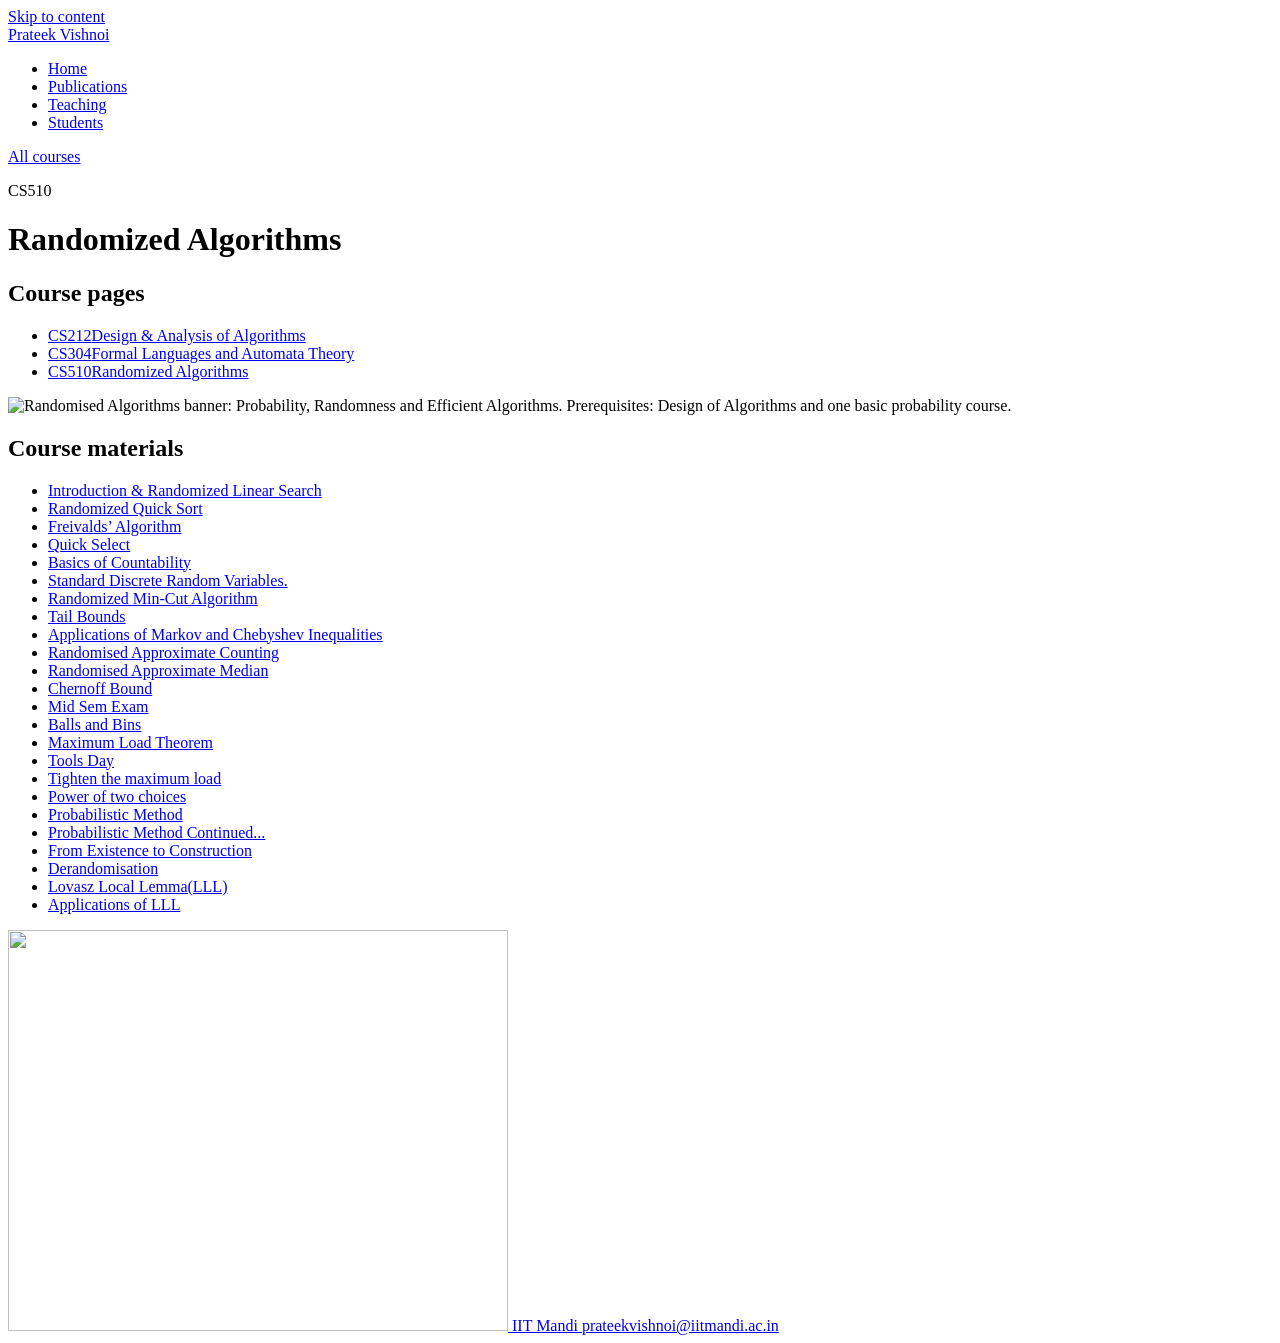
==== index.html @ 1c6b9de5 "Add files via upload" ====
<!doctype html>
<html lang="en">
<head>
  <meta charset="utf-8">
  <meta name="viewport" content="width=device-width, initial-scale=1">
  <meta name="description" content="CS510 course materials: Randomized Algorithms.">
  <meta name="theme-color" content="#f7f8f6">
  <title>CS510 · Randomized Algorithms · Prateek Vishnoi</title>
  <link rel="icon" href="../../assets/iit-mandi.png" type="image/png">
  <link rel="stylesheet" href="../../assets/site.css">
  <script src="../../assets/materials.js" defer></script>
</head>
<body>
  <a class="skip-link" href="#main">Skip to content</a>
  <header class="site-header">
    <div class="wrap header-inner">
      <a class="brand" href="../../index.html">Prateek Vishnoi</a>
      <nav aria-label="Main navigation">
        <ul class="nav-list">
          <li><a href="../../index.html">Home</a></li>
          <li><a href="../../index.html#publications">Publications</a></li>
          <li><a href="../../index.html#teaching" aria-current="page">Teaching</a></li>
          <li><a href="../../students/index.html">Students</a></li>
        </ul>
      </nav>
    </div>
  </header>
  <main id="main" class="wrap inner-main">
    <p class="breadcrumb"><a href="../../index.html#teaching">All courses</a></p>
    <header class="course-header">
      <p class="overline">CS510</p>
      <h1 class="inner-title">Randomized Algorithms</h1>
    </header>
    <div class="course-body">
      <nav class="course-aside" aria-labelledby="course-nav-title">
        <h2 id="course-nav-title">Course pages</h2>
        <ul>
          <li><a href="../cs212/index.html"><span class="course-code">CS212</span>Design &amp; Analysis of Algorithms</a></li>
          <li><a href="../cs304/index.html"><span class="course-code">CS304</span>Formal Languages and Automata Theory</a></li>
          <li><a href="../cs510/index.html" aria-current="page"><span class="course-code">CS510</span>Randomized Algorithms</a></li>
        </ul>
      </nav>
      <div>
        <img class="course-banner" src="../../assets/cs510.png" width="1280" height="440" alt="Randomised Algorithms banner: Probability, Randomness and Efficient Algorithms. Prerequisites: Design of Algorithms and one basic probability course.">
        <section aria-labelledby="materials-heading">
          <div class="materials-heading">
            <h2 id="materials-heading">Course materials</h2>
            <div class="materials-search" role="search" hidden>
              <label for="filter-materials">Find a topic</label>
              <input id="filter-materials" type="search" aria-controls="materials-list" autocomplete="off">
            </div>
          </div>
          <p id="search-status" class="sr-only" role="status"></p>
          <ul class="materials-list" id="materials-list" role="list">
            <li><a class="material-link" href="https://drive.google.com/file/d/1oTFoWhi1hDxxDno1dwyTCZrJy0I04o93/view?usp=drive_link">Introduction &amp; Randomized Linear Search</a></li>
            <li><a class="material-link" href="https://drive.google.com/file/d/1JqcNwGCmCFDQOx4a4Vl-DKssdSfC0iU-/view?usp=drive_link">Randomized Quick Sort</a></li>
            <li><a class="material-link" href="https://drive.google.com/file/d/1pi600ivXD7-_kARd3K-pI9k2U7YO0TNE/view?usp=drive_link">Freivalds’ Algorithm</a></li>
            <li><a class="material-link" href="https://drive.google.com/file/d/1xNsYmmknsIaLDvfEUW9B4jx7iXEJSZWQ/view?usp=drive_link">Quick Select</a></li>
            <li><a class="material-link" href="https://drive.google.com/file/d/1WC82YWI9-a6zF9DIUD_XrKtTgs_nLrnF/view?usp=drive_link">Basics of Countability</a></li>
            <li><a class="material-link" href="https://drive.google.com/file/d/16EZrK4vSNIAUXMWy2zx_5HcIKR0k3N_v/view?usp=drive_link">Standard Discrete Random Variables.</a></li>
            <li><a class="material-link" href="https://drive.google.com/file/d/1pyjRd7xCIDzmYJQ57Dz_b6-DhbQm1bkw/view?usp=drive_link">Randomized Min-Cut Algorithm</a></li>
            <li><a class="material-link" href="https://drive.google.com/file/d/11IRQIFqo8IDvKp5psrUecXbSBFWOtpPC/view?usp=drive_link">Tail Bounds</a></li>
            <li><a class="material-link" href="https://drive.google.com/file/d/13fJ_yCb80zxoRnIGtBaZfqJ1AqJsXLM9/view?usp=drive_link">Applications of Markov and Chebyshev Inequalities</a></li>
            <li><a class="material-link" href="https://drive.google.com/file/d/14wt7QqN4KxnOi_td52ElwUgi3RDSo--_/view?usp=drive_link">Randomised Approximate Counting</a></li>
            <li><a class="material-link" href="https://drive.google.com/file/d/1gh_fysH4_4h_yuwcabS4R6rjfuPL0b9R/view?usp=drive_link">Randomised Approximate Median</a></li>
            <li><a class="material-link" href="https://drive.google.com/file/d/1ju9Hk1HxcFl90zJxrGjwbWxoZXgkMaPY/view?usp=drive_link">Chernoff Bound</a></li>
            <li><a class="material-link" href="https://drive.google.com/file/d/14_uuPZNXB19v9mMHzBKw4bsbFnB9jC6L/view?usp=drive_link">Mid Sem Exam</a></li>
            <li><a class="material-link" href="https://drive.google.com/file/d/1eFuo4DpxiZP7WzRr00JEdFkTFR1skov4/view?usp=drive_link">Balls and Bins</a></li>
            <li><a class="material-link" href="https://drive.google.com/file/d/1-K_RtzErurovaQSlSZSdELXiogOz8kv6/view?usp=drive_link">Maximum Load Theorem</a></li>
            <li><a class="material-link" href="https://drive.google.com/file/d/1xUbxr1Gd8meNVY2JhY0V0F8-n46DqoiB/view?usp=drive_link">Tools Day</a></li>
            <li><a class="material-link" href="https://drive.google.com/file/d/1_8UPcJXO79zcHcTnuqGBigiJ4arwtWQ8/view?usp=drive_link">Tighten the maximum load</a></li>
            <li><a class="material-link" href="https://drive.google.com/file/d/1cATe6GP7-UORvvlgQstPj_qMxP59Ruz1/view?usp=drive_link">Power of two choices</a></li>
            <li><a class="material-link" href="https://drive.google.com/file/d/1vkoBj--d02msSnQTvG2ReiFaaw6tCOS6/view?usp=drive_link">Probabilistic Method</a></li>
            <li><a class="material-link" href="https://drive.google.com/file/d/1L4XXcIo5JiwjYWOOmn7rZoOmGP6v_SvP/view?usp=drive_link">Probabilistic Method Continued...</a></li>
            <li><a class="material-link" href="https://drive.google.com/file/d/1_8M_OaiIIQloVYMMs195yVG-EiKOJzJU/view?usp=drive_link">From Existence to Construction</a></li>
            <li><a class="material-link" href="https://drive.google.com/file/d/1xj16mVjQDgMToU94qTGyi_GBFCQ751F1/view?usp=drive_link">Derandomisation</a></li>
            <li><a class="material-link" href="https://drive.google.com/file/d/17d595m7T_ls-u02P50jZWVlQMSaikNiC/view?usp=drive_link">Lovasz Local Lemma(LLL)</a></li>
            <li><a class="material-link" href="https://drive.google.com/file/d/1aaeXf2roNJOBeAkYKXFKc7B66ON-uzP2/view?usp=drive_link">Applications of LLL</a></li>
          </ul>
          <p id="no-results" class="empty-state" hidden>No materials match this search.</p>
        </section>
      </div>
    </div>
  </main>
  <footer class="site-footer">
    <div class="wrap footer-inner">
      <a class="footer-identity" href="https://www.iitmandi.ac.in/">
        <img src="../../assets/iit-mandi.png" width="500" height="401" alt="" loading="lazy">
        <span>IIT Mandi</span>
      </a>
      <a class="footer-email" href="mailto:prateekvishnoi@iitmandi.ac.in">prateekvishnoi@iitmandi.ac.in</a>
    </div>
  </footer>
</body>
</html>
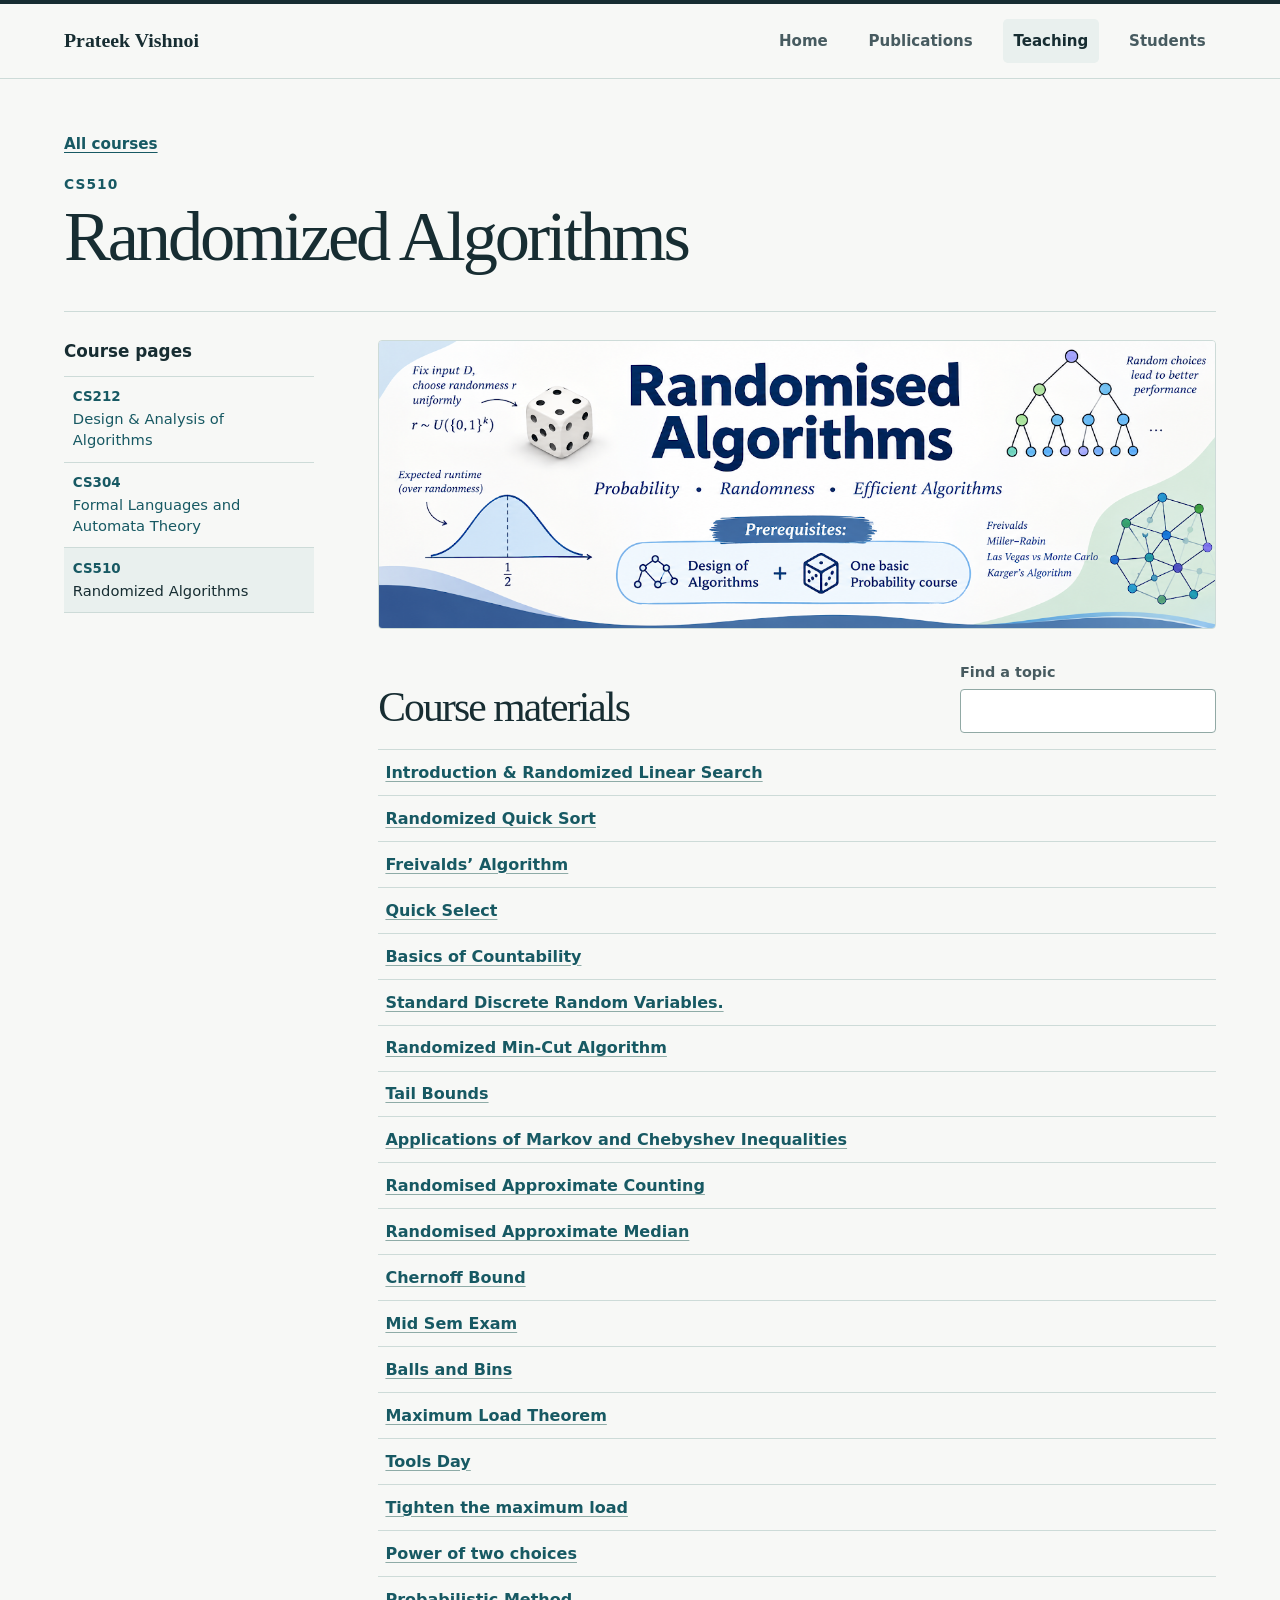
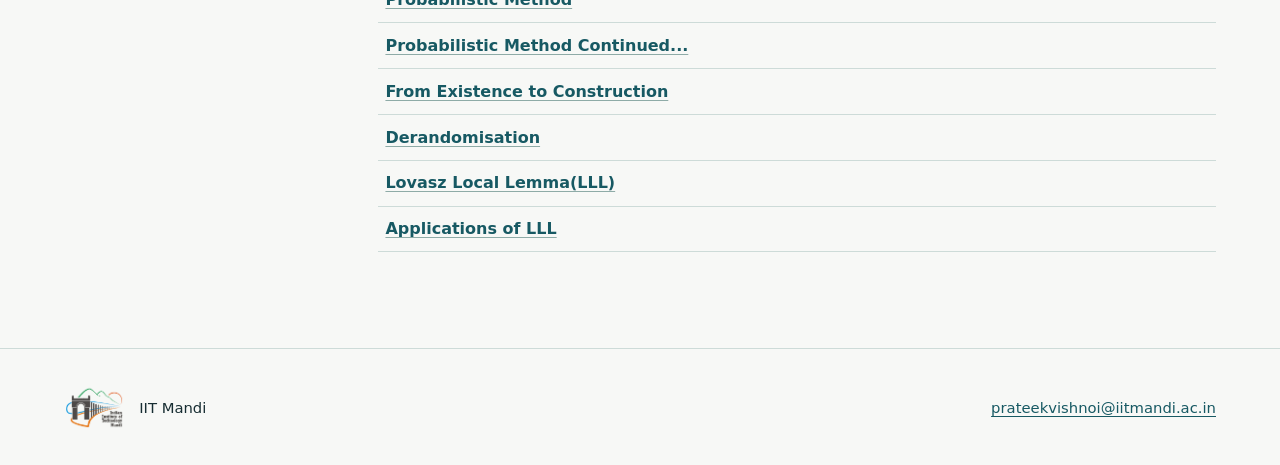
==== commit 655a372a: "Fix asset and link paths in root index.html The root page used ../../ paths copied from teaching/cs5" ====
--- a/index.html
+++ b/index.html
@@ -6,27 +6,27 @@
   <meta name="description" content="CS510 course materials: Randomized Algorithms.">
   <meta name="theme-color" content="#f7f8f6">
   <title>CS510 · Randomized Algorithms · Prateek Vishnoi</title>
-  <link rel="icon" href="../../assets/iit-mandi.png" type="image/png">
-  <link rel="stylesheet" href="../../assets/site.css">
-  <script src="../../assets/materials.js" defer></script>
+  <link rel="icon" href="assets/iit-mandi.png" type="image/png">
+  <link rel="stylesheet" href="assets/site.css">
+  <script src="assets/materials.js" defer></script>
 </head>
 <body>
   <a class="skip-link" href="#main">Skip to content</a>
   <header class="site-header">
     <div class="wrap header-inner">
-      <a class="brand" href="../../index.html">Prateek Vishnoi</a>
+      <a class="brand" href="index.html">Prateek Vishnoi</a>
       <nav aria-label="Main navigation">
         <ul class="nav-list">
-          <li><a href="../../index.html">Home</a></li>
-          <li><a href="../../index.html#publications">Publications</a></li>
-          <li><a href="../../index.html#teaching" aria-current="page">Teaching</a></li>
-          <li><a href="../../students/index.html">Students</a></li>
+          <li><a href="index.html">Home</a></li>
+          <li><a href="index.html#publications">Publications</a></li>
+          <li><a href="index.html#teaching" aria-current="page">Teaching</a></li>
+          <li><a href="students/index.html">Students</a></li>
         </ul>
       </nav>
     </div>
   </header>
   <main id="main" class="wrap inner-main">
-    <p class="breadcrumb"><a href="../../index.html#teaching">All courses</a></p>
+    <p class="breadcrumb"><a href="index.html#teaching">All courses</a></p>
     <header class="course-header">
       <p class="overline">CS510</p>
       <h1 class="inner-title">Randomized Algorithms</h1>
@@ -35,13 +35,13 @@
       <nav class="course-aside" aria-labelledby="course-nav-title">
         <h2 id="course-nav-title">Course pages</h2>
         <ul>
-          <li><a href="../cs212/index.html"><span class="course-code">CS212</span>Design &amp; Analysis of Algorithms</a></li>
-          <li><a href="../cs304/index.html"><span class="course-code">CS304</span>Formal Languages and Automata Theory</a></li>
-          <li><a href="../cs510/index.html" aria-current="page"><span class="course-code">CS510</span>Randomized Algorithms</a></li>
+          <li><a href="teaching/cs212/index.html"><span class="course-code">CS212</span>Design &amp; Analysis of Algorithms</a></li>
+          <li><a href="teaching/cs304/index.html"><span class="course-code">CS304</span>Formal Languages and Automata Theory</a></li>
+          <li><a href="teaching/cs510/index.html" aria-current="page"><span class="course-code">CS510</span>Randomized Algorithms</a></li>
         </ul>
       </nav>
       <div>
-        <img class="course-banner" src="../../assets/cs510.png" width="1280" height="440" alt="Randomised Algorithms banner: Probability, Randomness and Efficient Algorithms. Prerequisites: Design of Algorithms and one basic probability course.">
+        <img class="course-banner" src="assets/cs510.png" width="1280" height="440" alt="Randomised Algorithms banner: Probability, Randomness and Efficient Algorithms. Prerequisites: Design of Algorithms and one basic probability course.">
         <section aria-labelledby="materials-heading">
           <div class="materials-heading">
             <h2 id="materials-heading">Course materials</h2>
@@ -85,7 +85,7 @@
   <footer class="site-footer">
     <div class="wrap footer-inner">
       <a class="footer-identity" href="https://www.iitmandi.ac.in/">
-        <img src="../../assets/iit-mandi.png" width="500" height="401" alt="" loading="lazy">
+        <img src="assets/iit-mandi.png" width="500" height="401" alt="" loading="lazy">
         <span>IIT Mandi</span>
       </a>
       <a class="footer-email" href="mailto:prateekvishnoi@iitmandi.ac.in">prateekvishnoi@iitmandi.ac.in</a>
--- a/assets/site.css
+++ b/assets/site.css
@@ -0,0 +1,146 @@
+:root {
+  color-scheme: light;
+  --paper: #f7f8f6;
+  --white: #fff;
+  --ink: #172d32;
+  --muted: #475b60;
+  --accent: #175963;
+  --tint: #e9f0ee;
+  --line: #cddbd8;
+  --warm: #815c22;
+  --serif: Georgia, 'Times New Roman', serif;
+  --sans: system-ui, -apple-system, BlinkMacSystemFont, 'Segoe UI', sans-serif;
+}
+
+*, *::before, *::after { box-sizing: border-box; }
+html { scroll-padding-top: 1.5rem; }
+body { min-height: 100vh; display: flex; flex-direction: column; margin: 0; background: var(--paper); color: var(--ink); font: 1rem/1.6 var(--sans); }
+main { flex: 1; }
+img { display: block; max-width: 100%; height: auto; }
+a { color: var(--accent); text-underline-offset: .2em; }
+a:hover { color: var(--ink); }
+:focus-visible { outline: 3px solid var(--accent); outline-offset: 4px; }
+[hidden] { display: none !important; }
+::selection { background: #cde3df; color: var(--ink); }
+p, ul, ol { margin: 0; }
+h1, h2, h3 { margin: 0; color: var(--ink); }
+h1, h2 { font-family: var(--serif); font-weight: 400; line-height: 1.06; letter-spacing: -.045em; }
+h1 { font-size: clamp(2.85rem, 7vw, 5.7rem); }
+h2 { font-size: clamp(2rem, 4vw, 3.05rem); }
+h3 { font-size: 1.05rem; line-height: 1.4; }
+
+.wrap { width: min(72rem, calc(100% - 3.25rem)); margin-inline: auto; }
+.skip-link { position: absolute; left: 1rem; top: 1rem; padding: .65rem .9rem; transform: translateY(-200%); z-index: 2; background: var(--white); }
+.skip-link:focus { transform: none; }
+.site-header { border-top: 4px solid var(--ink); border-bottom: 1px solid var(--line); background: var(--paper); }
+.header-inner { min-height: 4.6rem; display: flex; align-items: center; justify-content: space-between; gap: .6rem 1.6rem; }
+.brand { font: bold 1.24rem/1.15 var(--serif); color: var(--ink); text-decoration: none; white-space: nowrap; }
+.nav-list { display: flex; flex-wrap: wrap; gap: .25rem clamp(.2rem, 1.6vw, 1.25rem); list-style: none; padding: 0; }
+.nav-list a { display: flex; align-items: center; padding: .55rem .65rem; min-height: 2.75rem; font-size: .94rem; font-weight: 580; color: var(--muted); text-decoration: none; border-radius: .3rem; }
+.nav-list a:hover, .nav-list [aria-current="page"] { color: var(--ink); background: var(--tint); }
+.site-footer { border-top: 1px solid var(--line); margin-top: clamp(3rem, 8vw, 6rem); }
+.footer-inner { min-height: 7.25rem; display: flex; gap: 1rem 1.5rem; align-items: center; flex-wrap: wrap; padding-block: 1.2rem; }
+.footer-identity { display: flex; gap: .9rem; align-items: center; text-decoration: none; color: var(--ink); font-size: .925rem; }
+.footer-identity img { flex: none; width: 3.8rem; }
+.footer-email { margin-left: auto; font-size: .925rem; overflow-wrap: anywhere; }
+
+.hero { position: relative; display: grid; grid-template-columns: minmax(12rem, .63fr) minmax(0, 1fr); align-items: center; gap: clamp(1.5rem, 4.9vw, 4.9rem); margin-block: clamp(1.5rem, 4.5vw, 3.75rem) 0; padding: clamp(1.15rem, 4.8vw, 3.5rem); border: 1px solid var(--line); border-radius: .45rem; background: var(--tint); }
+.hero-photo { width: 100%; border-radius: .2rem; }
+.hero h1 { margin: .6rem 0 1.45rem; }
+.overline, .section-label { font-size: .86rem; font-weight: 680; line-height: 1.4; letter-spacing: .08em; text-transform: uppercase; color: var(--accent); }
+.topics { display: grid; grid-template-columns: repeat(2, minmax(0, 1fr)); column-gap: .95rem; list-style: none; padding: 0; margin-top: .55rem; }
+.topics li { padding-block: .45rem; border-bottom: 1px solid #c0d3cf; font-size: 1rem; line-height: 1.45; }
+.hero .section-label { font-family: var(--sans); font-weight: 650; text-transform: none; letter-spacing: 0; color: var(--muted); font-size: .95rem; }
+.profile-details { display: grid; grid-template-columns: 1fr 1.1fr; gap: 1.2rem clamp(1.2rem, 5vw, 4.5rem); margin: clamp(1.25rem, 3vw, 2.2rem) 0 0; padding: 0 clamp(0rem, 2.8vw, 2rem); }
+.profile-detail { border-top: 2px solid var(--line); padding-block: 1.15rem .4rem; }
+.profile-detail h2 { font: 670 1.13rem/1.35 var(--sans); letter-spacing: 0; margin-bottom: .65rem; }
+.profile-detail address { font-style: normal; color: var(--muted); }
+.profile-detail p { color: var(--muted); }
+.profile-detail p + p, .profile-detail address + p { margin-top: .6rem; }
+
+.section-grid { display: grid; grid-template-columns: minmax(11rem, .58fr) minmax(0, 1.6fr); gap: 1.45rem clamp(1.25rem, 5vw, 4.4rem); padding: clamp(2.25rem, 6.5vw, 5rem) 0 0; margin-top: clamp(2rem, 5vw, 4.25rem); border-top: 1px solid var(--line); }
+.section-heading h2 { max-width: 12ch; }
+.publication-list, .review-list, .course-list, .student-list { list-style: none; padding: 0; }
+.publication-list li { display: grid; grid-template-columns: 3.4rem minmax(0, 1fr); gap: .7rem; padding-block: 1.05rem; border-bottom: 1px solid var(--line); }
+.publication-list li:first-child { padding-top: 0; }
+.pub-year { color: var(--accent); font-size: .92rem; font-weight: 650; font-variant-numeric: tabular-nums; }
+.pub-title { font-weight: 680; line-height: 1.45; }
+.pub-title a { color: inherit; }
+.pub-title a:hover { color: var(--accent); }
+.pub-meta { margin-top: .2rem; color: var(--muted); font-size: .955rem; }
+.pub-status { display: inline-block; margin-left: .35em; color: var(--warm); font-weight: 650; }
+.review-heading { margin: 2rem 0 .5rem; }
+.review-list li { padding: .68rem 0; border-bottom: 1px solid var(--line); }
+
+.course-list { border-top: 1px solid var(--line); }
+.course-list li > :is(a, div) { display: grid; grid-template-columns: 4.2rem minmax(0, 1fr); gap: .65rem; align-items: baseline; padding: .85rem .15rem; border-bottom: 1px solid var(--line); text-decoration: none; }
+.course-list a:hover { background: var(--tint); }
+.course-list a .course-name { text-decoration: underline; text-decoration-thickness: 1px; text-underline-offset: .22em; }
+.course-code { font-weight: 660; color: var(--accent); font-size: .9rem; font-variant-numeric: tabular-nums; }
+.course-name { font-weight: 590; color: var(--ink); }
+
+.inner-main { padding-top: clamp(2.15rem, 5vw, 3.25rem); }
+.inner-title { margin-block: .3rem 1.5rem; }
+.students-layout { display: grid; align-content: start; grid-template-columns: minmax(9rem, .7fr) minmax(0, 1.25fr); gap: 1.2rem clamp(1.5rem, 6vw, 6rem); padding-bottom: 2.5rem; }
+.student-list { border-top: 1px solid var(--line); }
+.student-list li { padding: 1.15rem 0; border-bottom: 1px solid var(--line); }
+.student-name { font: 400 clamp(1.5rem, 4vw, 2rem)/1.2 var(--serif); }
+.student-degree { color: var(--muted); margin-top: .3rem; }
+.breadcrumb { margin-bottom: 1.15rem; }
+.breadcrumb a { font-weight: 600; font-size: .95rem; }
+.course-header { border-bottom: 1px solid var(--line); padding-bottom: 1.65rem; margin-bottom: 1.75rem; }
+.course-header .inner-title { max-width: 27ch; font-size: clamp(2.6rem, 5.5vw, 4.4rem); margin-bottom: .7rem; }
+.course-body { display: grid; grid-template-columns: minmax(11rem, .46fr) minmax(0, 1.54fr); gap: 1.7rem clamp(1.5rem, 5vw, 5rem); align-items: start; }
+.course-aside { position: sticky; top: 1.5rem; }
+.course-aside > h2 { font: 670 1.05rem/1.4 var(--sans); letter-spacing: 0; margin-bottom: .8rem; }
+.course-aside ul { padding: 0; list-style: none; border-top: 1px solid var(--line); }
+.course-aside li { border-bottom: 1px solid var(--line); }
+.course-aside a { display: block; padding: .7rem .55rem; font-size: .92rem; line-height: 1.4; text-decoration: none; }
+.course-aside a:hover, .course-aside [aria-current="page"] { background: var(--tint); color: var(--ink); }
+.course-aside .course-code { display: block; margin-bottom: .14rem; font-size: .84rem; }
+.course-banner { width: 100%; border-radius: .25rem; border: 1px solid var(--line); margin-bottom: 2rem; }
+.materials-heading { display: flex; flex-wrap: wrap; align-items: end; justify-content: space-between; gap: 1rem 1.6rem; margin-bottom: 1rem; }
+.materials-heading h2 { font-size: clamp(1.85rem, 4vw, 2.6rem); padding-bottom: .25rem; }
+.materials-search { flex: 0 1 16rem; }
+.materials-search label { display: block; color: var(--muted); font-size: .9rem; font-weight: 650; margin-bottom: .3rem; }
+.materials-search input { width: 100%; min-height: 2.75rem; border: 1px solid #91a9a5; border-radius: .25rem; background: var(--white); color: var(--ink); font: inherit; padding: .4rem .65rem; }
+.materials-list, .materials-list ul { list-style: none; padding: 0; }
+.materials-list { border-top: 1px solid var(--line); }
+.materials-list > li { border-bottom: 1px solid var(--line); }
+.materials-list .material-link { display: block; padding: .68rem .45rem; min-height: 2.75rem; line-height: 1.45; text-decoration: underline; text-decoration-color: #8eaba7; }
+.materials-list .material-link:hover { background: var(--tint); text-decoration-color: currentColor; }
+.materials-list > li > .material-link { font-weight: 590; }
+.materials-list ul { margin-left: .9rem; border-left: 1px solid #a9c2be; padding-left: .55rem; }
+.materials-list li:has(> ul) { padding-bottom: .35rem; }
+.materials-list li ul .material-link { font-size: .95rem; }
+.empty-state, .award { padding: .9rem 1rem; border-radius: .25rem; background: var(--tint); color: var(--ink); }
+.empty-state { margin-top: .8rem; }
+.award { margin-top: 1.25rem; }
+.sr-only { position: absolute; width: 1px; height: 1px; padding: 0; margin: -1px; overflow: hidden; clip-path: inset(50%); white-space: nowrap; border: 0; }
+
+@media (max-width: 51rem) {
+  .hero { gap: 1.25rem; padding: 1.3rem; }
+  .hero h1 { margin-bottom: 1rem; }
+  .topics { grid-template-columns: 1fr; }
+  .topics li { padding-block: .25rem; }
+  .section-grid { grid-template-columns: 1fr; }
+  .section-heading h2 { max-width: none; }
+  .course-body { grid-template-columns: minmax(0, 1fr); }
+  .course-aside { position: static; grid-row: 2; }
+}
+
+@media (max-width: 35rem) {
+  .wrap { width: calc(100% - 2rem); }
+  .header-inner { flex-direction: column; align-items: flex-start; gap: .25rem; padding-top: .75rem; padding-bottom: .35rem; }
+  .nav-list { gap: .1rem; }
+  .nav-list a { padding-inline: .52rem; font-size: .9rem; }
+  .hero { grid-template-columns: 1fr; align-items: start; padding: .95rem; }
+  .hero-photo { max-width: 24rem; }
+  .hero-copy { grid-row: 1; }
+  .hero h1 { font-size: clamp(2.55rem, 10vw, 4rem); }
+  .profile-details, .students-layout { grid-template-columns: 1fr; }
+  .publication-list li { grid-template-columns: 1fr; gap: .16rem; }
+  .footer-inner { gap: .55rem; }
+  .footer-email { margin-left: 0; }
+  .course-header .inner-title { overflow-wrap: break-word; }
+}
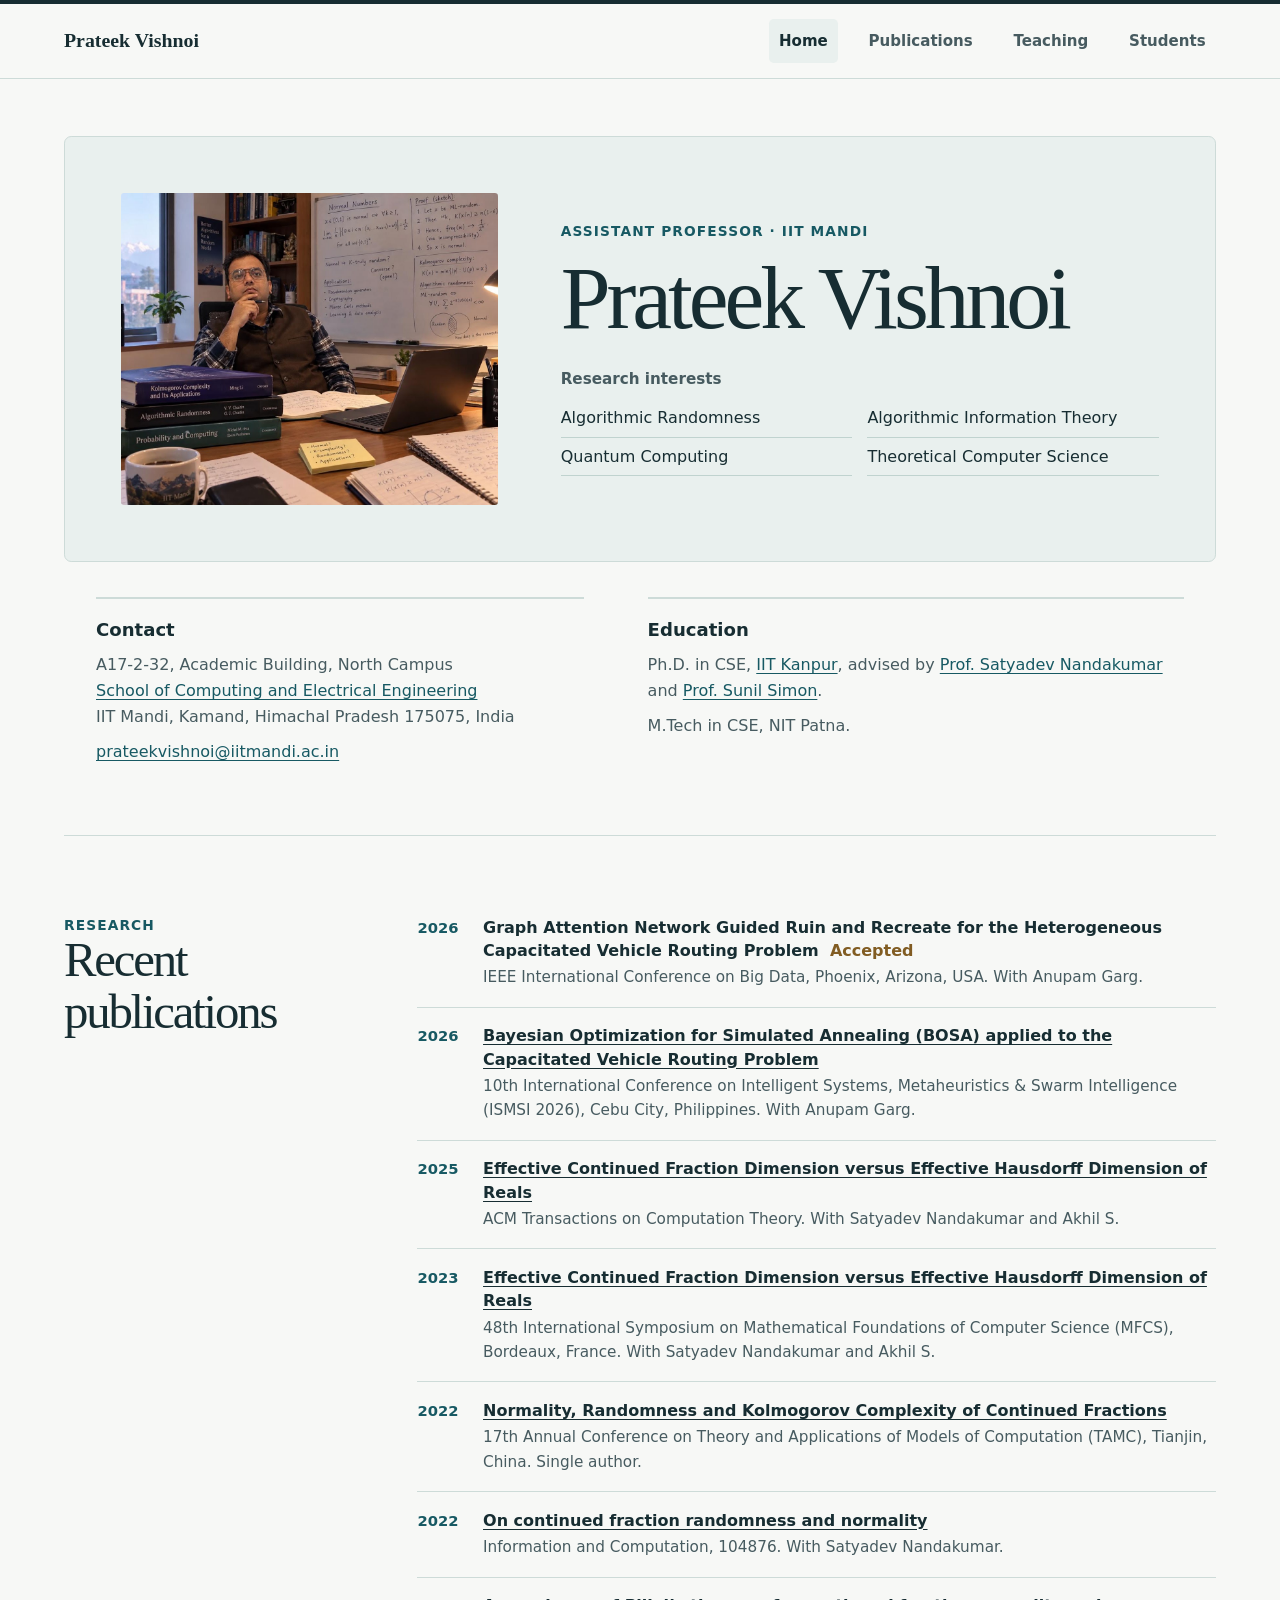
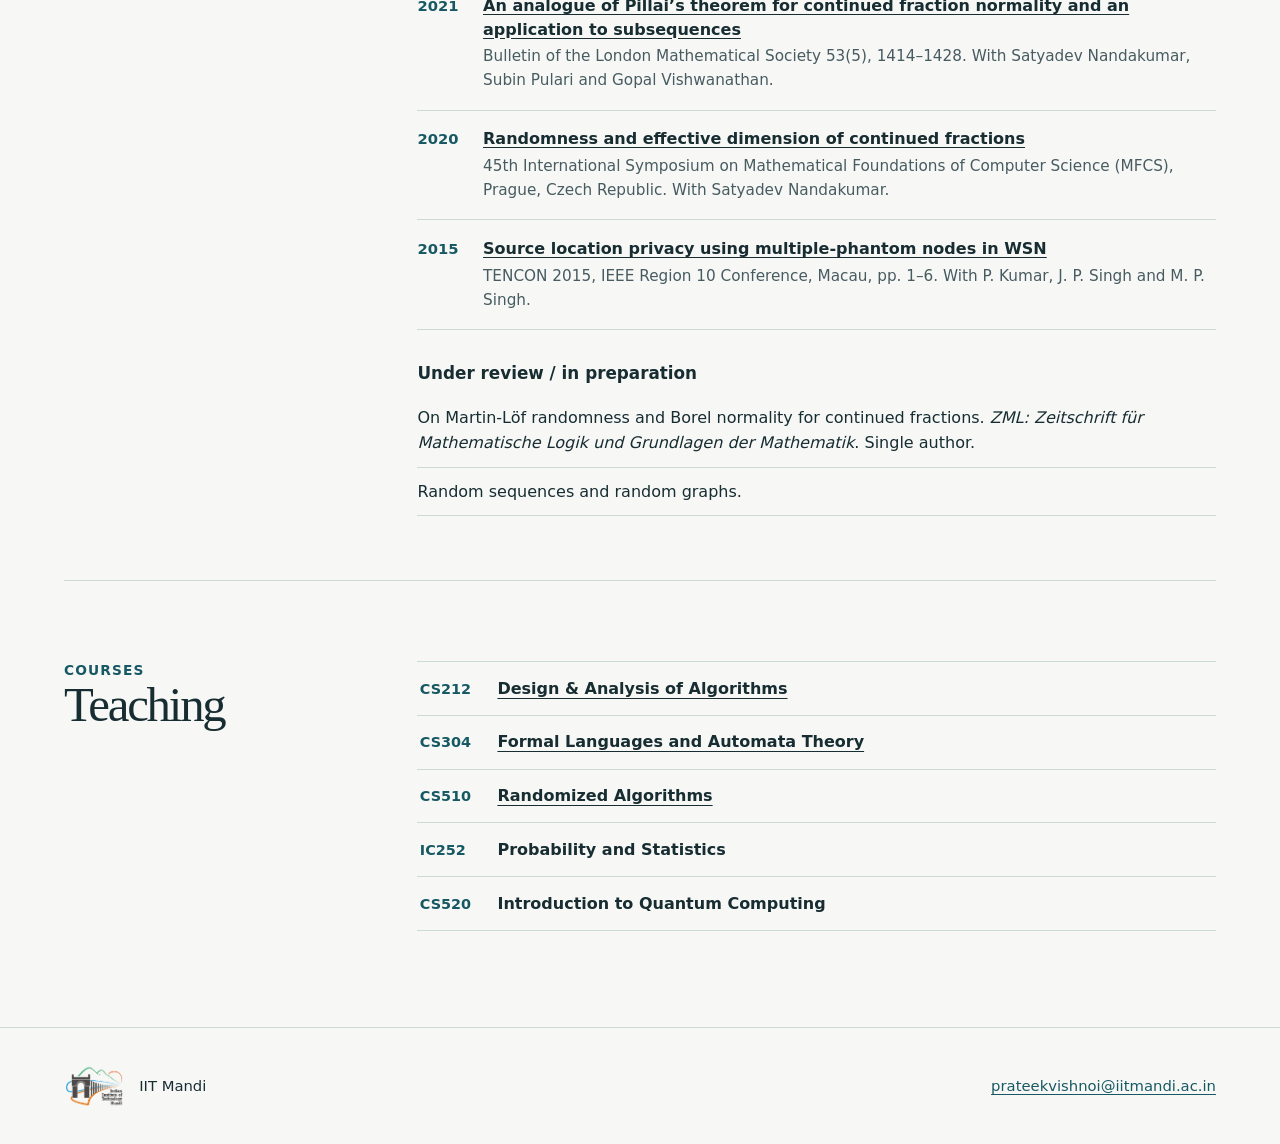
==== commit aae9f352: "Add real homepage with profile, publications and teaching Replaces the copied CS510 page at the site" ====
--- a/index.html
+++ b/index.html
@@ -3,12 +3,11 @@
 <head>
   <meta charset="utf-8">
   <meta name="viewport" content="width=device-width, initial-scale=1">
-  <meta name="description" content="CS510 course materials: Randomized Algorithms.">
+  <meta name="description" content="Prateek Vishnoi, Assistant Professor, School of Computing and Electrical Engineering, IIT Mandi. Research in algorithmic randomness, algorithmic information theory, quantum computing and theoretical computer science.">
   <meta name="theme-color" content="#f7f8f6">
-  <title>CS510 · Randomized Algorithms · Prateek Vishnoi</title>
+  <title>Prateek Vishnoi · IIT Mandi</title>
   <link rel="icon" href="assets/iit-mandi.png" type="image/png">
   <link rel="stylesheet" href="assets/site.css">
-  <script src="assets/materials.js" defer></script>
 </head>
 <body>
   <a class="skip-link" href="#main">Skip to content</a>
@@ -17,71 +16,143 @@
       <a class="brand" href="index.html">Prateek Vishnoi</a>
       <nav aria-label="Main navigation">
         <ul class="nav-list">
-          <li><a href="index.html">Home</a></li>
-          <li><a href="index.html#publications">Publications</a></li>
-          <li><a href="index.html#teaching" aria-current="page">Teaching</a></li>
+          <li><a href="index.html" aria-current="page">Home</a></li>
+          <li><a href="#publications">Publications</a></li>
+          <li><a href="#teaching">Teaching</a></li>
           <li><a href="students/index.html">Students</a></li>
         </ul>
       </nav>
     </div>
   </header>
-  <main id="main" class="wrap inner-main">
-    <p class="breadcrumb"><a href="index.html#teaching">All courses</a></p>
-    <header class="course-header">
-      <p class="overline">CS510</p>
-      <h1 class="inner-title">Randomized Algorithms</h1>
-    </header>
-    <div class="course-body">
-      <nav class="course-aside" aria-labelledby="course-nav-title">
-        <h2 id="course-nav-title">Course pages</h2>
-        <ul>
-          <li><a href="teaching/cs212/index.html"><span class="course-code">CS212</span>Design &amp; Analysis of Algorithms</a></li>
-          <li><a href="teaching/cs304/index.html"><span class="course-code">CS304</span>Formal Languages and Automata Theory</a></li>
-          <li><a href="teaching/cs510/index.html" aria-current="page"><span class="course-code">CS510</span>Randomized Algorithms</a></li>
+
+  <main id="main" class="wrap">
+    <section class="hero" aria-labelledby="name">
+      <img class="hero-photo" src="assets/prateek-vishnoi.jpg" width="1160" height="960" alt="Portrait of Prateek Vishnoi">
+      <div class="hero-copy">
+        <p class="overline">Assistant Professor · IIT Mandi</p>
+        <h1 id="name">Prateek Vishnoi</h1>
+        <p class="section-label">Research interests</p>
+        <ul class="topics">
+          <li>Algorithmic Randomness</li>
+          <li>Algorithmic Information Theory</li>
+          <li>Quantum Computing</li>
+          <li>Theoretical Computer Science</li>
         </ul>
-      </nav>
+      </div>
+    </section>
+
+    <div class="profile-details">
+      <section class="profile-detail" aria-labelledby="contact-heading">
+        <h2 id="contact-heading">Contact</h2>
+        <address>
+          A17-2-32, Academic Building, North Campus<br>
+          <a href="https://www.iitmandi.ac.in/">School of Computing and Electrical Engineering</a><br>
+          IIT Mandi, Kamand, Himachal Pradesh 175075, India
+        </address>
+        <p><a href="mailto:prateekvishnoi@iitmandi.ac.in">prateekvishnoi@iitmandi.ac.in</a></p>
+      </section>
+      <section class="profile-detail" aria-labelledby="education-heading">
+        <h2 id="education-heading">Education</h2>
+        <p>Ph.D. in CSE, <a href="https://cse.iitk.ac.in/">IIT Kanpur</a>, advised by <a href="https://www.cse.iitk.ac.in/users/satyadev/">Prof. Satyadev Nandakumar</a> and <a href="https://www.cse.iitk.ac.in/users/simon/">Prof. Sunil Simon</a>.</p>
+        <p>M.Tech in CSE, NIT Patna.</p>
+      </section>
+    </div>
+
+    <section class="section-grid" id="publications" aria-labelledby="publications-heading">
+      <div class="section-heading">
+        <p class="section-label">Research</p>
+        <h2 id="publications-heading">Recent publications</h2>
+      </div>
       <div>
-        <img class="course-banner" src="assets/cs510.png" width="1280" height="440" alt="Randomised Algorithms banner: Probability, Randomness and Efficient Algorithms. Prerequisites: Design of Algorithms and one basic probability course.">
-        <section aria-labelledby="materials-heading">
-          <div class="materials-heading">
-            <h2 id="materials-heading">Course materials</h2>
-            <div class="materials-search" role="search" hidden>
-              <label for="filter-materials">Find a topic</label>
-              <input id="filter-materials" type="search" aria-controls="materials-list" autocomplete="off">
+        <ol class="publication-list" role="list">
+          <li>
+            <span class="pub-year">2026</span>
+            <div>
+              <p class="pub-title">Graph Attention Network Guided Ruin and Recreate for the Heterogeneous Capacitated Vehicle Routing Problem <span class="pub-status">Accepted</span></p>
+              <p class="pub-meta">IEEE International Conference on Big Data, Phoenix, Arizona, USA. With Anupam Garg.</p>
             </div>
-          </div>
-          <p id="search-status" class="sr-only" role="status"></p>
-          <ul class="materials-list" id="materials-list" role="list">
-            <li><a class="material-link" href="https://drive.google.com/file/d/1oTFoWhi1hDxxDno1dwyTCZrJy0I04o93/view?usp=drive_link">Introduction &amp; Randomized Linear Search</a></li>
-            <li><a class="material-link" href="https://drive.google.com/file/d/1JqcNwGCmCFDQOx4a4Vl-DKssdSfC0iU-/view?usp=drive_link">Randomized Quick Sort</a></li>
-            <li><a class="material-link" href="https://drive.google.com/file/d/1pi600ivXD7-_kARd3K-pI9k2U7YO0TNE/view?usp=drive_link">Freivalds’ Algorithm</a></li>
-            <li><a class="material-link" href="https://drive.google.com/file/d/1xNsYmmknsIaLDvfEUW9B4jx7iXEJSZWQ/view?usp=drive_link">Quick Select</a></li>
-            <li><a class="material-link" href="https://drive.google.com/file/d/1WC82YWI9-a6zF9DIUD_XrKtTgs_nLrnF/view?usp=drive_link">Basics of Countability</a></li>
-            <li><a class="material-link" href="https://drive.google.com/file/d/16EZrK4vSNIAUXMWy2zx_5HcIKR0k3N_v/view?usp=drive_link">Standard Discrete Random Variables.</a></li>
-            <li><a class="material-link" href="https://drive.google.com/file/d/1pyjRd7xCIDzmYJQ57Dz_b6-DhbQm1bkw/view?usp=drive_link">Randomized Min-Cut Algorithm</a></li>
-            <li><a class="material-link" href="https://drive.google.com/file/d/11IRQIFqo8IDvKp5psrUecXbSBFWOtpPC/view?usp=drive_link">Tail Bounds</a></li>
-            <li><a class="material-link" href="https://drive.google.com/file/d/13fJ_yCb80zxoRnIGtBaZfqJ1AqJsXLM9/view?usp=drive_link">Applications of Markov and Chebyshev Inequalities</a></li>
-            <li><a class="material-link" href="https://drive.google.com/file/d/14wt7QqN4KxnOi_td52ElwUgi3RDSo--_/view?usp=drive_link">Randomised Approximate Counting</a></li>
-            <li><a class="material-link" href="https://drive.google.com/file/d/1gh_fysH4_4h_yuwcabS4R6rjfuPL0b9R/view?usp=drive_link">Randomised Approximate Median</a></li>
-            <li><a class="material-link" href="https://drive.google.com/file/d/1ju9Hk1HxcFl90zJxrGjwbWxoZXgkMaPY/view?usp=drive_link">Chernoff Bound</a></li>
-            <li><a class="material-link" href="https://drive.google.com/file/d/14_uuPZNXB19v9mMHzBKw4bsbFnB9jC6L/view?usp=drive_link">Mid Sem Exam</a></li>
-            <li><a class="material-link" href="https://drive.google.com/file/d/1eFuo4DpxiZP7WzRr00JEdFkTFR1skov4/view?usp=drive_link">Balls and Bins</a></li>
-            <li><a class="material-link" href="https://drive.google.com/file/d/1-K_RtzErurovaQSlSZSdELXiogOz8kv6/view?usp=drive_link">Maximum Load Theorem</a></li>
-            <li><a class="material-link" href="https://drive.google.com/file/d/1xUbxr1Gd8meNVY2JhY0V0F8-n46DqoiB/view?usp=drive_link">Tools Day</a></li>
-            <li><a class="material-link" href="https://drive.google.com/file/d/1_8UPcJXO79zcHcTnuqGBigiJ4arwtWQ8/view?usp=drive_link">Tighten the maximum load</a></li>
-            <li><a class="material-link" href="https://drive.google.com/file/d/1cATe6GP7-UORvvlgQstPj_qMxP59Ruz1/view?usp=drive_link">Power of two choices</a></li>
-            <li><a class="material-link" href="https://drive.google.com/file/d/1vkoBj--d02msSnQTvG2ReiFaaw6tCOS6/view?usp=drive_link">Probabilistic Method</a></li>
-            <li><a class="material-link" href="https://drive.google.com/file/d/1L4XXcIo5JiwjYWOOmn7rZoOmGP6v_SvP/view?usp=drive_link">Probabilistic Method Continued...</a></li>
-            <li><a class="material-link" href="https://drive.google.com/file/d/1_8M_OaiIIQloVYMMs195yVG-EiKOJzJU/view?usp=drive_link">From Existence to Construction</a></li>
-            <li><a class="material-link" href="https://drive.google.com/file/d/1xj16mVjQDgMToU94qTGyi_GBFCQ751F1/view?usp=drive_link">Derandomisation</a></li>
-            <li><a class="material-link" href="https://drive.google.com/file/d/17d595m7T_ls-u02P50jZWVlQMSaikNiC/view?usp=drive_link">Lovasz Local Lemma(LLL)</a></li>
-            <li><a class="material-link" href="https://drive.google.com/file/d/1aaeXf2roNJOBeAkYKXFKc7B66ON-uzP2/view?usp=drive_link">Applications of LLL</a></li>
-          </ul>
-          <p id="no-results" class="empty-state" hidden>No materials match this search.</p>
-        </section>
+          </li>
+          <li>
+            <span class="pub-year">2026</span>
+            <div>
+              <p class="pub-title"><a href="https://dl.acm.org/doi/10.1145/3820820.3820842">Bayesian Optimization for Simulated Annealing (BOSA) applied to the Capacitated Vehicle Routing Problem</a></p>
+              <p class="pub-meta">10th International Conference on Intelligent Systems, Metaheuristics &amp; Swarm Intelligence (ISMSI 2026), Cebu City, Philippines. With Anupam Garg.</p>
+            </div>
+          </li>
+          <li>
+            <span class="pub-year">2025</span>
+            <div>
+              <p class="pub-title"><a href="https://doi.org/10.1145/3723323">Effective Continued Fraction Dimension versus Effective Hausdorff Dimension of Reals</a></p>
+              <p class="pub-meta">ACM Transactions on Computation Theory. With Satyadev Nandakumar and Akhil S.</p>
+            </div>
+          </li>
+          <li>
+            <span class="pub-year">2023</span>
+            <div>
+              <p class="pub-title"><a href="https://drops.dagstuhl.de/entities/document/10.4230/LIPIcs.MFCS.2023.70">Effective Continued Fraction Dimension versus Effective Hausdorff Dimension of Reals</a></p>
+              <p class="pub-meta">48th International Symposium on Mathematical Foundations of Computer Science (MFCS), Bordeaux, France. With Satyadev Nandakumar and Akhil S.</p>
+            </div>
+          </li>
+          <li>
+            <span class="pub-year">2022</span>
+            <div>
+              <p class="pub-title"><a href="https://link.springer.com/chapter/10.1007/978-3-031-20350-3_31">Normality, Randomness and Kolmogorov Complexity of Continued Fractions</a></p>
+              <p class="pub-meta">17th Annual Conference on Theory and Applications of Models of Computation (TAMC), Tianjin, China. Single author.</p>
+            </div>
+          </li>
+          <li>
+            <span class="pub-year">2022</span>
+            <div>
+              <p class="pub-title"><a href="https://doi.org/10.1016/j.ic.2022.104876">On continued fraction randomness and normality</a></p>
+              <p class="pub-meta">Information and Computation, 104876. With Satyadev Nandakumar.</p>
+            </div>
+          </li>
+          <li>
+            <span class="pub-year">2021</span>
+            <div>
+              <p class="pub-title"><a href="https://doi.org/10.1112/blms.12507">An analogue of Pillai’s theorem for continued fraction normality and an application to subsequences</a></p>
+              <p class="pub-meta">Bulletin of the London Mathematical Society 53(5), 1414–1428. With Satyadev Nandakumar, Subin Pulari and Gopal Vishwanathan.</p>
+            </div>
+          </li>
+          <li>
+            <span class="pub-year">2020</span>
+            <div>
+              <p class="pub-title"><a href="https://drops.dagstuhl.de/storage/00lipics/lipics-vol170-mfcs2020/LIPIcs.MFCS.2020.73/LIPIcs.MFCS.2020.73.pdf">Randomness and effective dimension of continued fractions</a></p>
+              <p class="pub-meta">45th International Symposium on Mathematical Foundations of Computer Science (MFCS), Prague, Czech Republic. With Satyadev Nandakumar.</p>
+            </div>
+          </li>
+          <li>
+            <span class="pub-year">2015</span>
+            <div>
+              <p class="pub-title"><a href="https://doi.org/10.1109/TENCON.2015.7372969">Source location privacy using multiple-phantom nodes in WSN</a></p>
+              <p class="pub-meta">TENCON 2015, IEEE Region 10 Conference, Macau, pp. 1–6. With P. Kumar, J. P. Singh and M. P. Singh.</p>
+            </div>
+          </li>
+        </ol>
+
+        <h3 class="review-heading">Under review / in preparation</h3>
+        <ul class="review-list" role="list">
+          <li>On Martin-Löf randomness and Borel normality for continued fractions. <em>ZML: Zeitschrift für Mathematische Logik und Grundlagen der Mathematik</em>. Single author.</li>
+          <li>Random sequences and random graphs.</li>
+        </ul>
       </div>
-    </div>
+    </section>
+
+    <section class="section-grid" id="teaching" aria-labelledby="teaching-heading">
+      <div class="section-heading">
+        <p class="section-label">Courses</p>
+        <h2 id="teaching-heading">Teaching</h2>
+      </div>
+      <ul class="course-list" role="list">
+        <li><a href="teaching/cs212/index.html"><span class="course-code">CS212</span><span class="course-name">Design &amp; Analysis of Algorithms</span></a></li>
+        <li><a href="teaching/cs304/index.html"><span class="course-code">CS304</span><span class="course-name">Formal Languages and Automata Theory</span></a></li>
+        <li><a href="teaching/cs510/index.html"><span class="course-code">CS510</span><span class="course-name">Randomized Algorithms</span></a></li>
+        <li><div><span class="course-code">IC252</span><span class="course-name">Probability and Statistics</span></div></li>
+        <li><div><span class="course-code">CS520</span><span class="course-name">Introduction to Quantum Computing</span></div></li>
+      </ul>
+    </section>
   </main>
+
   <footer class="site-footer">
     <div class="wrap footer-inner">
       <a class="footer-identity" href="https://www.iitmandi.ac.in/">
